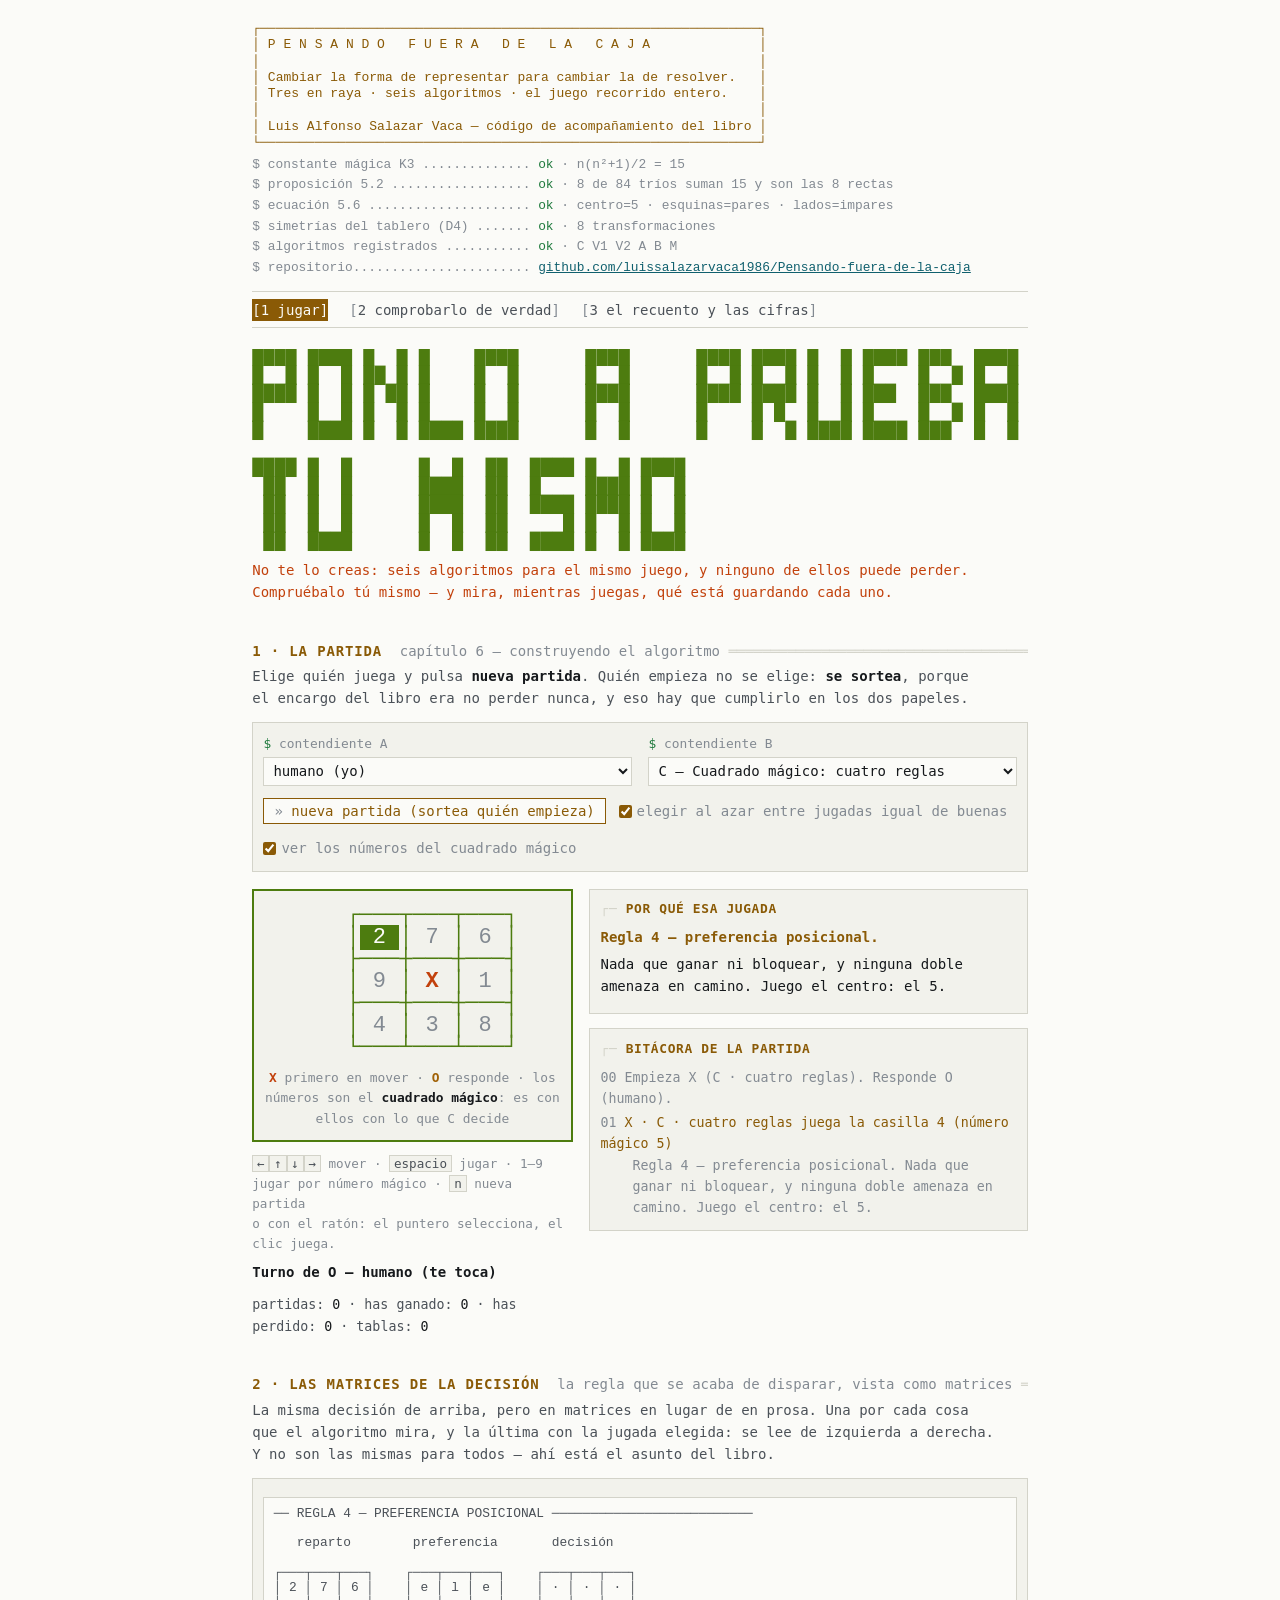
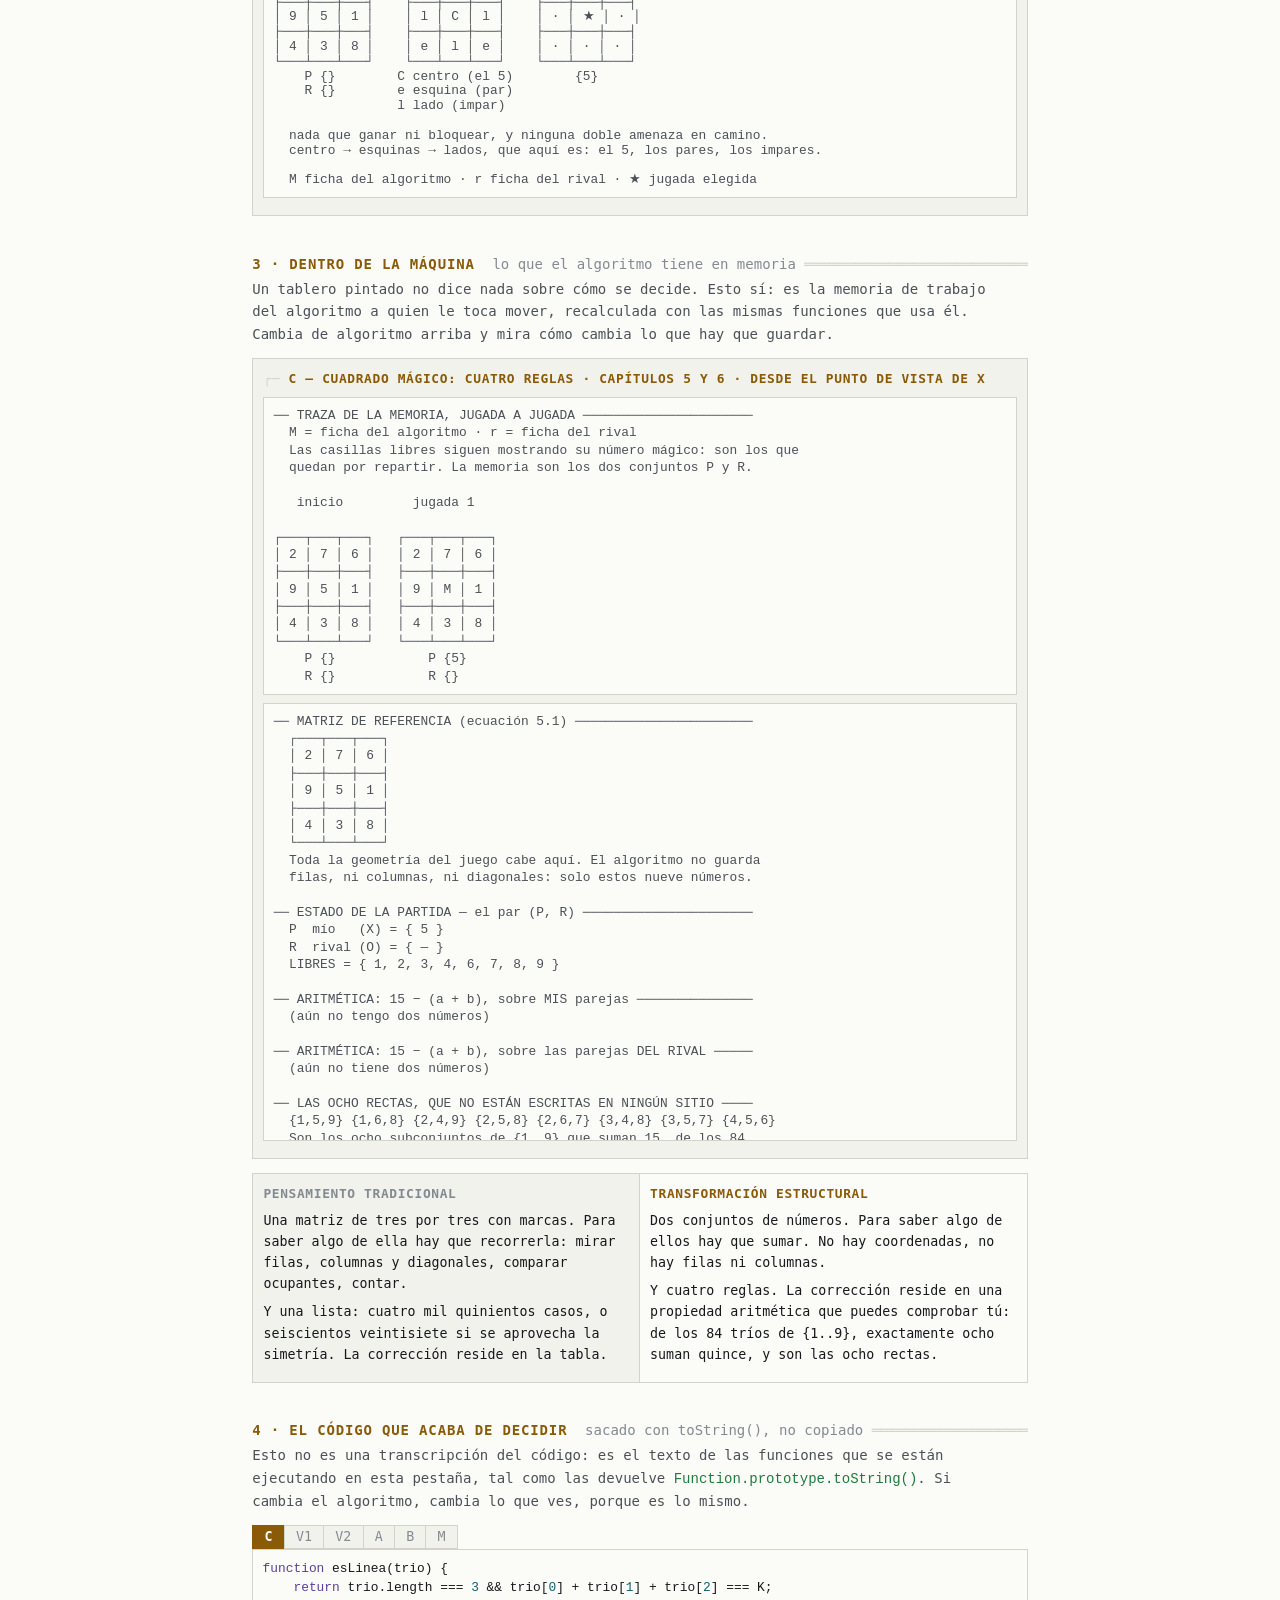
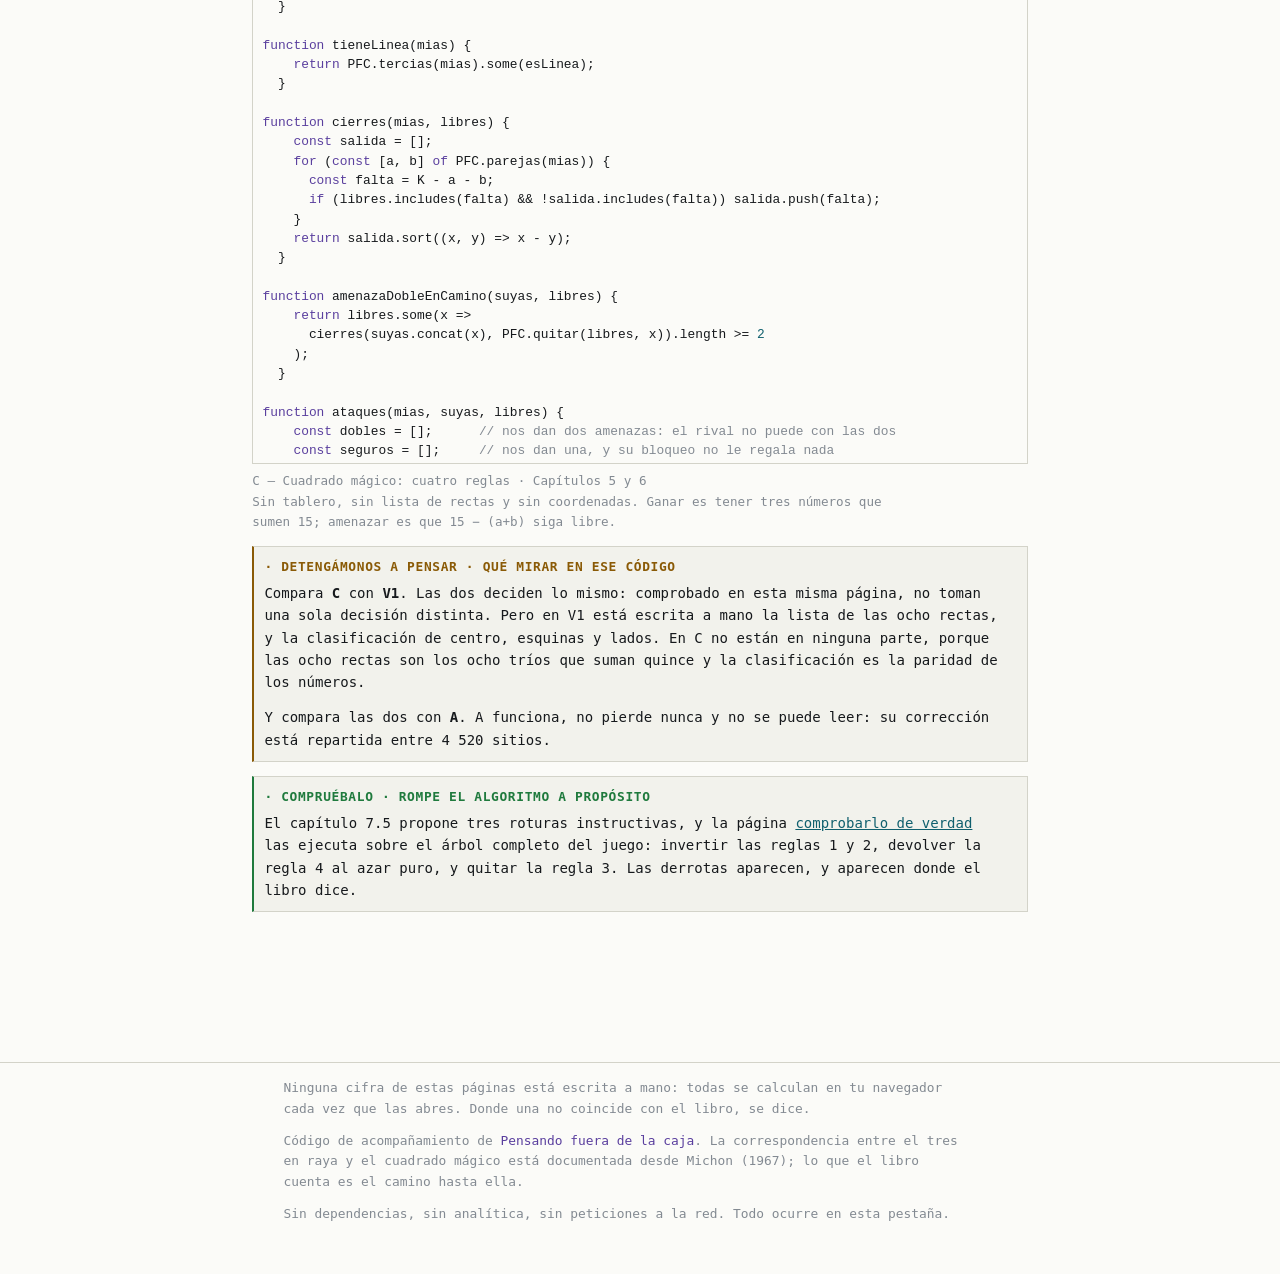
==== index.html @ eb6bf31f "Código de acompañamiento del libro: seis algoritmos para el tres en raya Tres páginas, sin dependenc" ====
<!DOCTYPE html>
<html lang="es">
<head>
<meta charset="utf-8">
<meta name="viewport" content="width=device-width, initial-scale=1">
<title>Jugar · Pensando fuera de la caja</title>
<meta name="description" content="Seis algoritmos para el tres en raya, jugables en el navegador, con la memoria de la máquina a la vista. Código de acompañamiento del libro «Pensando fuera de la caja».">
<link rel="stylesheet" href="css/estilo.css">
</head>
<body>

<div class="envoltura">

  <pre class="arte-prueba" id="arte-prueba"></pre>
  <p class="lema-prueba">No te lo creas: seis algoritmos para el mismo juego, y ninguno de ellos
  puede perder. Compruébalo tú mismo — y mira, mientras juegas, qué está guardando cada uno.</p>

  <h2>1 · La partida <span class="capitulo">capítulo 6 — construyendo el algoritmo</span></h2>

  <p class="guia">Elige quién juega y pulsa <strong>nueva partida</strong>. Quién empieza no se
  elige: <strong>se sortea</strong>, porque el encargo del libro era no perder nunca, y eso hay
  que cumplirlo en los dos papeles.</p>

  <div class="panel-control">
    <div class="controles">
      <div class="campo">
        <label for="jugador-a">contendiente A</label>
        <select id="jugador-a"></select>
      </div>
      <div class="campo">
        <label for="jugador-b">contendiente B</label>
        <select id="jugador-b"></select>
      </div>
    </div>
    <div class="fila-botones">
      <button class="accion primaria" id="nueva">nueva partida (sortea quién empieza)</button>
      <label class="tenue"><input type="checkbox" id="azar" checked>
        elegir al azar entre jugadas igual de buenas</label>
      <label class="tenue"><input type="checkbox" id="numeros" checked>
        <span id="etiqueta-numeros">ver los números del cuadrado mágico</span></label>
    </div>
  </div>

  <div class="zona-juego">
    <div>
      <div class="caja-tablero">
        <pre class="tablero-ascii" id="tablero"></pre>
        <p class="leyenda-fichas" id="leyenda"></p>
      </div>

      <p class="ayuda-teclado">
        <kbd>←</kbd><kbd>↑</kbd><kbd>↓</kbd><kbd>→</kbd> mover
        · <kbd>espacio</kbd> jugar
        · <span id="ayuda-digitos">1–9 jugar por número mágico</span>
        · <kbd>n</kbd> nueva partida<br>
        o con el ratón: el puntero selecciona, el clic juega.
      </p>
      <p class="estado-partida" id="estado"></p>
      <p class="marcador" id="marcador"></p>
    </div>

    <div>
      <div class="panel">
        <h3>por qué esa jugada</h3>
        <p class="regla-activa" id="regla">—</p>
        <p class="explicacion" id="explicacion"></p>
        <p class="candidatas-linea" id="candidatas"></p>
      </div>

      <div class="panel">
        <h3>bitácora de la partida</h3>
        <ul class="bitacora" id="bitacora"></ul>
      </div>
    </div>
  </div>

  <h2>2 · Las matrices de la decisión
    <span class="capitulo">la regla que se acaba de disparar, vista como matrices</span></h2>

  <p class="guia">La misma decisión de arriba, pero en matrices en lugar de en prosa. Una por cada
  cosa que el algoritmo mira, y la última con la jugada elegida: se lee de izquierda a derecha.
  Y no son las mismas para todos — ahí está el asunto del libro.</p>

  <div class="panel">
    <pre class="volcado matrices" id="matrices"></pre>
  </div>

  <h2>3 · Dentro de la máquina <span class="capitulo">lo que el algoritmo tiene en memoria</span></h2>

  <p class="guia">Un tablero pintado no dice nada sobre cómo se decide. Esto sí: es la memoria de
  trabajo del algoritmo a quien le toca mover, recalculada con las mismas funciones que usa él.
  Cambia de algoritmo arriba y mira cómo cambia lo que hay que guardar.</p>

  <div class="panel">
    <h3><span id="dentro-quien"></span></h3>
    <pre class="volcado" id="traza"></pre>
    <pre class="volcado" id="dentro"></pre>
  </div>

  <div class="contraste">
    <div>
      <h4>Pensamiento tradicional</h4>
      <p>Una matriz de tres por tres con marcas. Para saber algo de ella hay que recorrerla:
      mirar filas, columnas y diagonales, comparar ocupantes, contar.</p>
      <p>Y una lista: cuatro mil quinientos casos, o seiscientos veintisiete si se aprovecha la
      simetría. La corrección reside en la tabla.</p>
    </div>
    <div>
      <h4>Transformación estructural</h4>
      <p>Dos conjuntos de números. Para saber algo de ellos hay que sumar. No hay coordenadas,
      no hay filas ni columnas.</p>
      <p>Y cuatro reglas. La corrección reside en una propiedad aritmética que puedes comprobar
      tú: de los 84 tríos de {1..9}, exactamente ocho suman quince, y son las ocho rectas.</p>
    </div>
  </div>

  <h2>4 · El código que acaba de decidir <span class="capitulo">sacado con toString(), no copiado</span></h2>

  <p class="guia">Esto no es una transcripción del código: es el texto de las funciones que se
  están ejecutando en esta pestaña, tal como las devuelve <code>Function.prototype.toString()</code>.
  Si cambia el algoritmo, cambia lo que ves, porque es lo mismo.</p>

  <div class="pestanas" id="pestanas-codigo"></div>
  <pre class="codigo" id="codigo"></pre>
  <p class="pequeno tenue"><span id="codigo-titulo"></span><br><span id="codigo-resumen"></span></p>

  <div class="recuadro pensar">
    <div class="etiqueta">Detengámonos a pensar · qué mirar en ese código</div>
    <p>Compara <strong>C</strong> con <strong>V1</strong>. Las dos deciden lo mismo: comprobado en
    esta misma página, no toman una sola decisión distinta. Pero en V1 está escrita a mano la lista
    de las ocho rectas, y la clasificación de centro, esquinas y lados. En C no están en ninguna
    parte, porque las ocho rectas son los ocho tríos que suman quince y la clasificación es la
    paridad de los números.</p>
    <p>Y compara las dos con <strong>A</strong>. A funciona, no pierde nunca y no se puede leer:
    su corrección está repartida entre 4 520 sitios.</p>
  </div>

  <div class="recuadro comprueba">
    <div class="etiqueta">Compruébalo · rompe el algoritmo a propósito</div>
    <p>El capítulo 7.5 propone tres roturas instructivas, y la página
    <a href="verificacion.html">comprobarlo de verdad</a> las ejecuta sobre el árbol completo del
    juego: invertir las reglas 1 y 2, devolver la regla 4 al azar puro, y quitar la regla 3. Las
    derrotas aparecen, y aparecen donde el libro dice.</p>
  </div>

</div>

<script src="js/nucleo.js"></script>
<script src="js/juego.js"></script>
<script src="js/alg-c-magico.js"></script>
<script src="js/alg-v1-v2-geometrico.js"></script>
<script src="js/alg-tabla.js"></script>
<script src="js/alg-minimax.js"></script>
<script src="js/recorrido.js"></script>
<script src="js/medidas.js"></script>
<script src="js/dentro-de-la-maquina.js"></script>
<script src="js/ui-comun.js"></script>
<script src="js/ui-jugar.js"></script>
<script>arrancarJuego();</script>
</body>
</html>
---- css/estilo.css ----
/* ==========================================================================
   Pensando fuera de la caja — hoja de estilo
   --------------------------------------------------------------------------
   Estética de terminal, a propósito. Este libro trata de programación
   estructurada, no de desarrollo de interfaces: todo es monoespaciado, todo
   se dibuja con caracteres, y no hay un solo adorno que no sea texto.

   Sin dependencias externas. Sin tipografías descargadas. Sin imágenes.
   ========================================================================== */

:root {
  --fondo:      #0d1117;
  --fondo-2:    #11161e;
  --fondo-3:    #161c26;
  --texto:      #c9d3de;
  --texto-2:    #8b98a8;
  --texto-3:    #5b6675;
  --linea:      #262e3a;
  --verde:      #6cc97f;
  --ambar:      #e0a44c;
  --cian:       #58b5c9;
  --rojo:       #e0706f;
  --violeta:    #a98cd8;
  --lima:       #b8f135;
  --naranja:    #ff9436;
  --naranja-2:  #ffcb6b;
  --acento:     var(--ambar);
  --mono: ui-monospace, 'SFMono-Regular', 'Menlo', 'DejaVu Sans Mono',
          'Liberation Mono', 'Consolas', 'Courier New', monospace;
}

/* Variante clara: un listado impreso, no una página web. */
@media (prefers-color-scheme: light) {
  :root:not([data-tema="oscuro"]) {
    --fondo:   #fbfbf8;
    --fondo-2: #f2f2ec;
    --fondo-3: #e9e9e1;
    --texto:   #16191c;
    --texto-2: #4b5158;
    --texto-3: #838a92;
    --linea:   #d3d3c9;
    --verde:   #1f7a3d;
    --ambar:   #8a5a06;
    --cian:    #10606e;
    --rojo:    #9d2529;
    --violeta: #5a3f9e;
    --lima:    #4d7c0f;
    --naranja: #c2410c;
    --naranja-2: #a16207;
  }
}
:root[data-tema="claro"] {
  --fondo:#fbfbf8; --fondo-2:#f2f2ec; --fondo-3:#e9e9e1; --texto:#16191c;
  --texto-2:#4b5158; --texto-3:#838a92; --linea:#d3d3c9; --verde:#1f7a3d;
  --ambar:#8a5a06; --cian:#10606e; --rojo:#9d2529; --violeta:#5a3f9e;
  --lima:#4d7c0f; --naranja:#c2410c; --naranja-2:#a16207;
}

* { box-sizing: border-box; }

html { -webkit-text-size-adjust: 100%; }

body {
  margin: 0;
  padding: 0;
  background: var(--fondo);
  color: var(--texto);
  font-family: var(--mono);
  font-size: 14px;
  line-height: 1.6;
  font-variant-ligatures: none;
}

.envoltura { max-width: 96ch; margin: 0 auto; padding: 0 2ch 6em; }

/* ---------- Cabecera: un banner de arranque ---------- */

header.principal { padding-top: 1.5em; margin-bottom: 1.5em; }
header.principal .envoltura { padding-bottom: 0; }

pre.banner {
  margin: 0 0 .3em;
  color: var(--acento);
  font-size: clamp(9px, 1.85vw, 13px);
  line-height: 1.25;
  overflow-x: auto;
  white-space: pre;
}
.arranque { color: var(--texto-3); margin: 0 0 1em; font-size: .92em; }
.arranque .ok { color: var(--verde); }
.arranque a { color: var(--cian); }

nav.paginas { margin: 0 0 .4em; border-top: 1px solid var(--linea);
              border-bottom: 1px solid var(--linea); padding: .45em 0; }
nav.paginas a {
  color: var(--texto-2); text-decoration: none; margin-right: 2.5ch;
  white-space: nowrap; display: inline-block;
}
nav.paginas a::before { content: "["; color: var(--texto-3); }
nav.paginas a::after  { content: "]"; color: var(--texto-3); }
nav.paginas a:hover { color: var(--acento); }
nav.paginas a.activa { color: var(--fondo); background: var(--acento); }
nav.paginas a.activa::before, nav.paginas a.activa::after { color: var(--fondo); }

/* ---------- Secciones ---------- */

h2 {
  font-size: 1em; font-weight: 700; margin: 2.6em 0 .2em;
  color: var(--acento); text-transform: uppercase; letter-spacing: .06em;
  white-space: nowrap; overflow: hidden;
}
h2::after {
  content: " ══════════════════════════════════════════════════════════════════════════════";
  color: var(--linea); font-weight: 400; letter-spacing: 0;
}
h2 .capitulo { color: var(--texto-3); text-transform: none; font-weight: 400;
               letter-spacing: 0; margin-left: 1ch; }
h3 { font-size: 1em; font-weight: 700; margin: 1.8em 0 .3em; color: var(--texto); }
h3::before { content: "── "; color: var(--texto-3); font-weight: 400; }

p { margin: 0 0 .9em; max-width: 88ch; }
.guia { color: var(--texto-2); }
.pequeno { font-size: .9em; }
.tenue { color: var(--texto-3); }
a { color: var(--cian); }
code { color: var(--verde); }
strong { color: var(--texto); font-weight: 700; }
em { color: var(--violeta); font-style: normal; }

blockquote {
  margin: 1em 0; padding-left: 2ch; border-left: 2px solid var(--acento);
  color: var(--texto-2);
}
blockquote p::before { content: "> "; color: var(--texto-3); }

/* ---------- Recuadros ---------- */

.recuadro {
  border: 1px solid var(--linea); background: var(--fondo-2);
  padding: .7em 1.2ch; margin: 1em 0;
}
.recuadro > .etiqueta {
  color: var(--acento); font-weight: 700; margin-bottom: .35em;
  text-transform: uppercase; letter-spacing: .05em; font-size: .92em;
}
.recuadro > .etiqueta::before { content: "· "; }
.recuadro p:last-child { margin-bottom: 0; }
.recuadro.comprueba { border-left: 2px solid var(--verde); }
.recuadro.comprueba > .etiqueta { color: var(--verde); }
.recuadro.aviso { border-left: 2px solid var(--rojo); }
.recuadro.aviso > .etiqueta { color: var(--rojo); }
.recuadro.pensar { border-left: 2px solid var(--acento); }

/* ---------- Tablas ---------- */

.tabla-envoltura { overflow-x: auto; margin: .8em 0; }
table { border-collapse: collapse; width: 100%; min-width: 52ch; font-size: .95em; }
caption { caption-side: top; text-align: left; color: var(--texto-3);
          padding-bottom: .4em; font-size: .92em; }
th, td { text-align: left; padding: .15em 1.5ch .15em 0; white-space: nowrap; }
thead th { color: var(--acento); border-bottom: 1px solid var(--linea);
           font-weight: 700; padding-bottom: .3em; }
tbody tr:hover { background: var(--fondo-3); }
td.num, th.num { text-align: right; font-variant-numeric: tabular-nums; }
tr.destacada td { color: var(--acento); font-weight: 700; }
tr.separa td { border-top: 1px solid var(--linea); padding-top: .45em; }
.bien { color: var(--verde); }
.mal  { color: var(--rojo); }
.aviso-t { color: var(--ambar); }

/* ---------- Contraste en dos columnas ---------- */

.contraste { display: grid; grid-template-columns: 1fr 1fr; gap: 0;
             border: 1px solid var(--linea); margin: 1em 0; }
.contraste > div { padding: .7em 1.2ch; }
.contraste > div:first-child { border-right: 1px solid var(--linea); background: var(--fondo-2); }
.contraste h4 { margin: 0 0 .4em; font-size: .92em; color: var(--texto-3);
                text-transform: uppercase; letter-spacing: .05em; font-weight: 700; }
.contraste > div:last-child h4 { color: var(--acento); }
.contraste p { font-size: .95em; margin-bottom: .5em; }
@media (max-width: 760px) {
  .contraste { grid-template-columns: 1fr; }
  .contraste > div:first-child { border-right: none; border-bottom: 1px solid var(--linea); }
}

/* ---------- Controles: al estilo de un prompt ---------- */

.panel-control { border: 1px solid var(--linea); background: var(--fondo-2);
                 padding: .8em 1.2ch; margin: 0 0 1.2em; }
.controles { display: grid; gap: .7em 2ch;
             grid-template-columns: repeat(auto-fit, minmax(30ch, 1fr)); }
.campo { display: block; }
.campo label { display: block; color: var(--texto-3); font-size: .92em; }
.campo label::before { content: "$ "; color: var(--verde); }
select {
  font-family: inherit; font-size: 1em; width: 100%; margin-top: .15em;
  background: var(--fondo); color: var(--texto);
  border: 1px solid var(--linea); padding: .3em .6ch;
}
select:focus-visible, button:focus-visible, [tabindex]:focus-visible {
  outline: 2px solid var(--acento); outline-offset: 1px;
}
button.accion {
  font-family: inherit; font-size: 1em; cursor: pointer;
  background: var(--fondo); color: var(--texto);
  border: 1px solid var(--linea); padding: .3em 1.2ch;
}
button.accion::before { content: "» "; color: var(--texto-3); }
button.accion:hover { border-color: var(--acento); color: var(--acento); }
button.accion.primaria { border-color: var(--acento); color: var(--acento); }
button.accion.primaria:hover { background: var(--acento); color: var(--fondo); }
button.accion.primaria:hover::before { color: var(--fondo); }
button.accion:disabled { opacity: .45; cursor: default; }
.fila-botones { display: flex; gap: 1.5ch; flex-wrap: wrap; margin-top: .9em;
                align-items: center; }

/* ---------- El tablero ASCII ---------- */

.zona-juego { display: grid; grid-template-columns: minmax(0,38ch) minmax(0,1fr);
              gap: 2ch; align-items: start; }
@media (max-width: 900px) { .zona-juego { grid-template-columns: minmax(0,1fr); } }

/* El tablero es lo que hay que probar: se destaca. Rejilla en lima,
   fichas en naranja. */
/* El arte ASCII se escala por JS para ocupar exactamente el ancho
   disponible, a todo lo ancho de la página y no solo de su columna. */
pre.arte-prueba {
  margin: .6em 0 .3em; color: var(--lima); font-weight: 700;
  line-height: 1; white-space: pre; overflow: hidden;
  font-size: 10px;   /* provisional: lo recalcula ui-jugar.js */
}
.lema-prueba { color: var(--naranja); margin: 0 0 1.2em; max-width: 88ch; }

.caja-tablero {
  border: 2px solid var(--lima); background: var(--fondo-2);
  padding: 1em 1.2ch .8em; margin: 0 0 .8em;
}
pre.tablero-ascii {
  /* interlineado 1: es lo que hace que los caracteres de caja se unan
     verticalmente en lugar de quedar a trozos. */
  margin: 0 auto; font-size: clamp(15px, 3.6vw, 22px); line-height: 1;
  white-space: pre; overflow: visible; cursor: default;
  color: var(--lima); font-weight: 700; width: max-content;
}
pre.tablero-ascii .celda { cursor: pointer; }
pre.tablero-ascii .celda.ocupada { cursor: default; }
pre.tablero-ascii .marca-X { color: var(--naranja); font-weight: 700; }
pre.tablero-ascii .marca-O { color: var(--naranja-2); font-weight: 700; }
pre.tablero-ascii .libre   { color: var(--texto-3); font-weight: 400; }
pre.tablero-ascii .cursor  { background: var(--lima); color: var(--fondo); }
pre.tablero-ascii .cursor.marca-X, pre.tablero-ascii .cursor.marca-O { color: var(--fondo); }
pre.tablero-ascii .ganadora { background: var(--naranja); color: var(--fondo); font-weight: 700; }
pre.tablero-ascii .candidata { color: var(--lima); font-weight: 700; }
.leyenda-fichas { color: var(--texto-3); font-size: .92em; margin: .7em 0 0; text-align: center; }
.leyenda-fichas .fx { color: var(--naranja); font-weight: 700; }
.leyenda-fichas .fo { color: var(--naranja-2); font-weight: 700; }
.ayuda-teclado { color: var(--texto-3); font-size: .9em; margin: .6em 0 0; }
.ayuda-teclado kbd {
  font-family: inherit; border: 1px solid var(--linea); padding: 0 .5ch;
  color: var(--texto-2); background: var(--fondo-2);
}

.marcador { margin: .8em 0 0; color: var(--texto-2); font-size: .95em; }
.marcador .cifra-m { color: var(--texto); }
.estado-partida { margin: .5em 0 0; font-weight: 700; }
.estado-partida.gana { color: var(--verde); }
.estado-partida.pierde { color: var(--rojo); }
.estado-partida.tablas { color: var(--ambar); }

/* ---------- Paneles de salida ---------- */

.panel { border: 1px solid var(--linea); background: var(--fondo-2);
         padding: .7em 1.2ch; }
.panel + .panel { margin-top: 1em; }
.panel > h3 { margin: 0 0 .5em; font-size: .92em; color: var(--acento);
              text-transform: uppercase; letter-spacing: .05em; }
.panel > h3::before { content: "┌─ "; color: var(--linea); }
.regla-activa { color: var(--acento); font-weight: 700; margin: 0 0 .3em; }
.explicacion { margin: 0; color: var(--texto); }
.candidatas-linea { color: var(--texto-3); margin: .4em 0 0; font-size: .95em; }

.bitacora { list-style: none; margin: 0; padding: 0; max-height: 22em;
            overflow-y: auto; font-size: .95em; }
.bitacora li { padding: .1em 0; }
.bitacora .turno { color: var(--texto-3); }
.bitacora .quien-alg { color: var(--acento); }
.bitacora .quien-hum { color: var(--cian); }
.bitacora .detalle { color: var(--texto-3); display: block; padding-left: 4ch; }

/* ---------- Código y volcados ---------- */

pre.codigo, pre.volcado {
  background: var(--fondo); border: 1px solid var(--linea);
  padding: .7em 1.2ch; overflow: auto; margin: .6em 0;
  font-size: .92em; line-height: 1.5; white-space: pre; tab-size: 2;
  max-height: 40em;
}
pre.volcado { color: var(--texto-2); max-height: 34em; line-height: 1.35; }
pre.volcado.matrices { line-height: 1.15; max-height: none; }
pre.codigo.corto { max-height: 20em; }
.tk-clave  { color: var(--violeta); }
.tk-cadena { color: var(--verde); }
.tk-coment { color: var(--texto-3); }
.tk-num    { color: var(--cian); }

.pestanas { display: flex; gap: 0; flex-wrap: wrap; margin: .8em 0 0; }
.pestanas button {
  font-family: inherit; font-size: .95em; cursor: pointer; padding: .25em 1.4ch;
  background: var(--fondo-2); color: var(--texto-3);
  border: 1px solid var(--linea); border-right: none;
}
.pestanas button:last-child { border-right: 1px solid var(--linea); }
.pestanas button:hover { color: var(--acento); }
.pestanas button.activa { background: var(--acento); color: var(--fondo); font-weight: 700;
                          border-color: var(--acento); }
.pestanas + pre.codigo, .pestanas + pre.volcado { margin-top: 0; }

/* ---------- Indicadores ---------- */

.cifras { display: grid; gap: 0; margin: 1em 0;
          grid-template-columns: repeat(auto-fit, minmax(22ch, 1fr));
          border: 1px solid var(--linea); }
.cifra { padding: .7em 1.2ch; border-right: 1px solid var(--linea); }
.cifra:last-child { border-right: none; }
.cifra .valor { font-size: 1.7em; line-height: 1.1; font-variant-numeric: tabular-nums;
                color: var(--texto); }
.cifra .valor.ok { color: var(--verde); }
.cifra .valor.no { color: var(--rojo); }
.cifra .etiqueta { color: var(--texto-3); font-size: .92em; }

.progreso { color: var(--texto-2); margin: .7em 0; }
.progreso::before { content: "$ "; color: var(--verde); }
.girando::after {
  content: "▌"; color: var(--acento); animation: parpadeo 1s steps(2) infinite;
}
@keyframes parpadeo { 0%,49% { opacity: 1; } 50%,100% { opacity: 0; } }

footer.principal { border-top: 1px solid var(--linea); margin-top: 4em;
                   padding: 1.2em 0 3em; color: var(--texto-3); font-size: .92em; }
footer.principal .envoltura { padding-bottom: 0; }

.oculto { display: none !important; }

@media (prefers-reduced-motion: reduce) {
  .girando::after { animation: none; }
}

/* ---------- Interruptores ---------- */
.fila-botones label { color: var(--texto-3); display: inline-flex; align-items: center;
                      gap: .6ch; cursor: pointer; }
.fila-botones label:hover { color: var(--texto-2); }
.fila-botones input[type="checkbox"] { accent-color: var(--acento); margin: 0; }
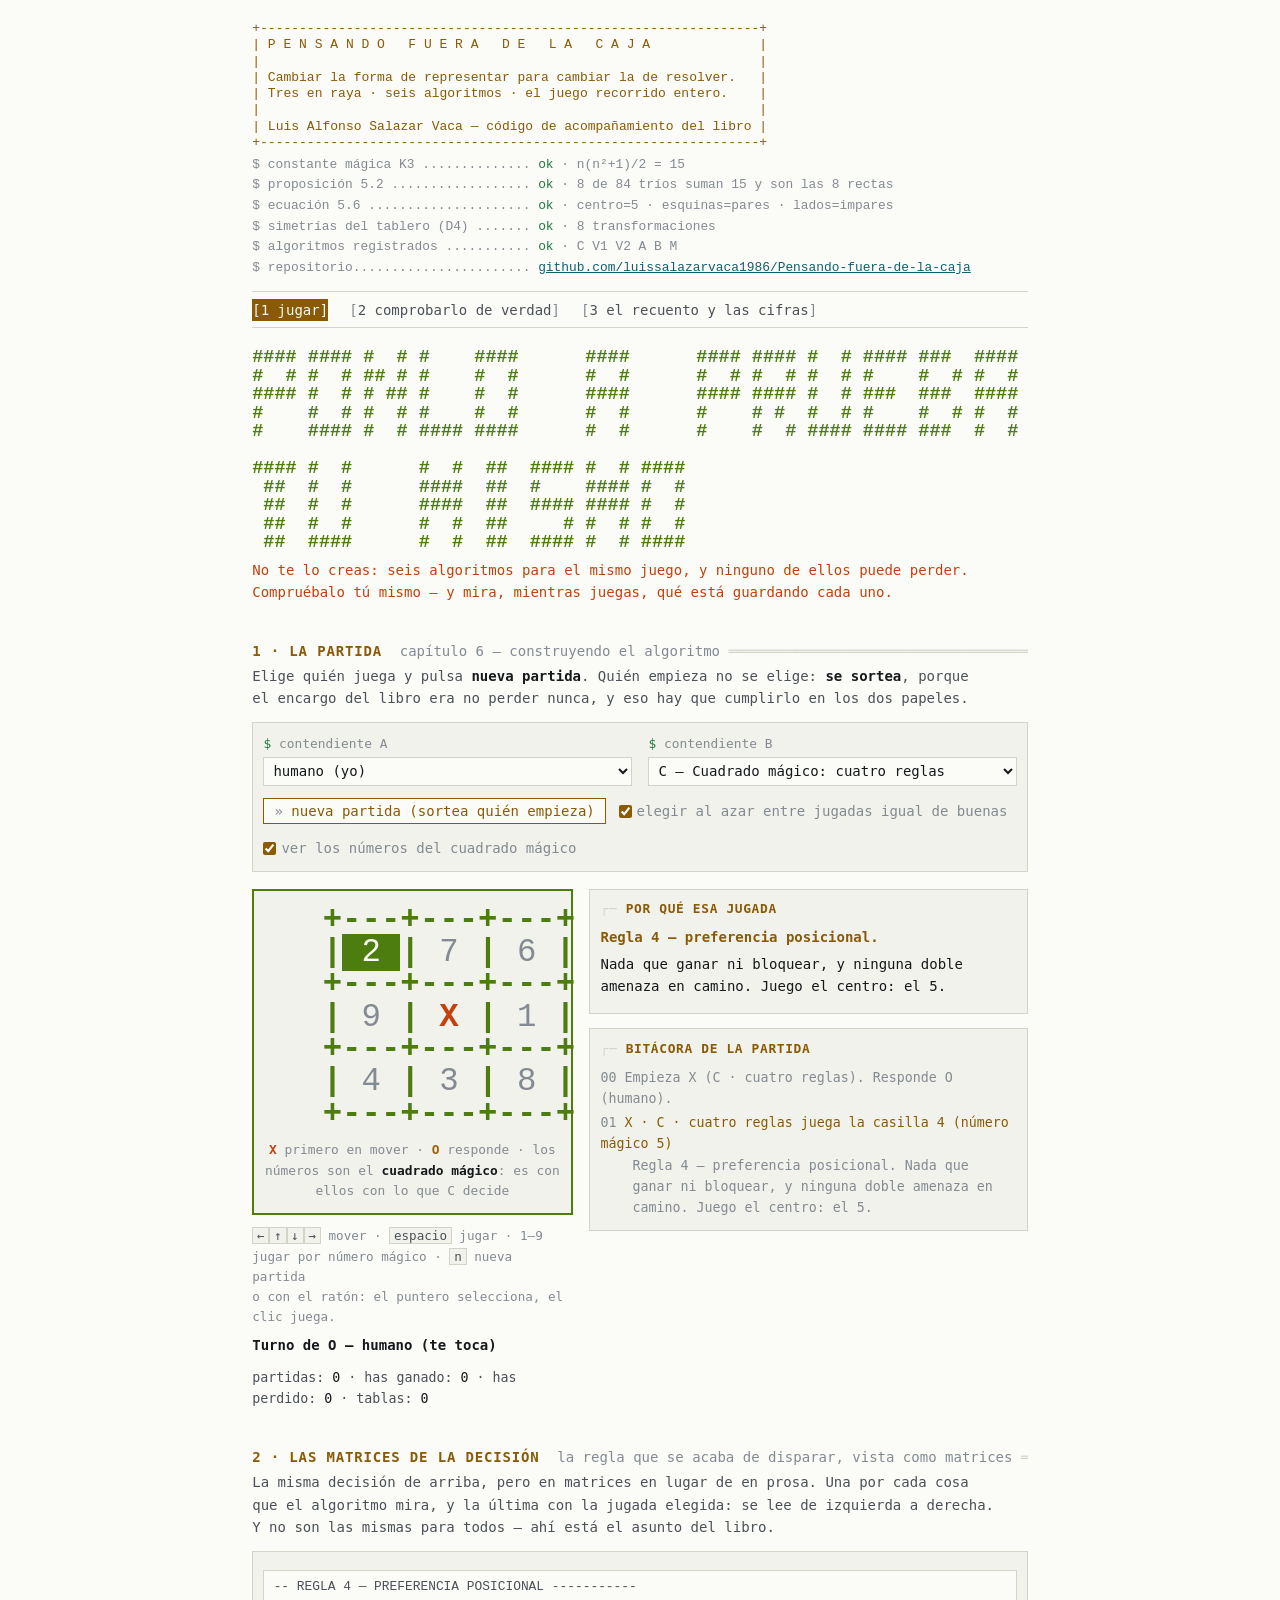
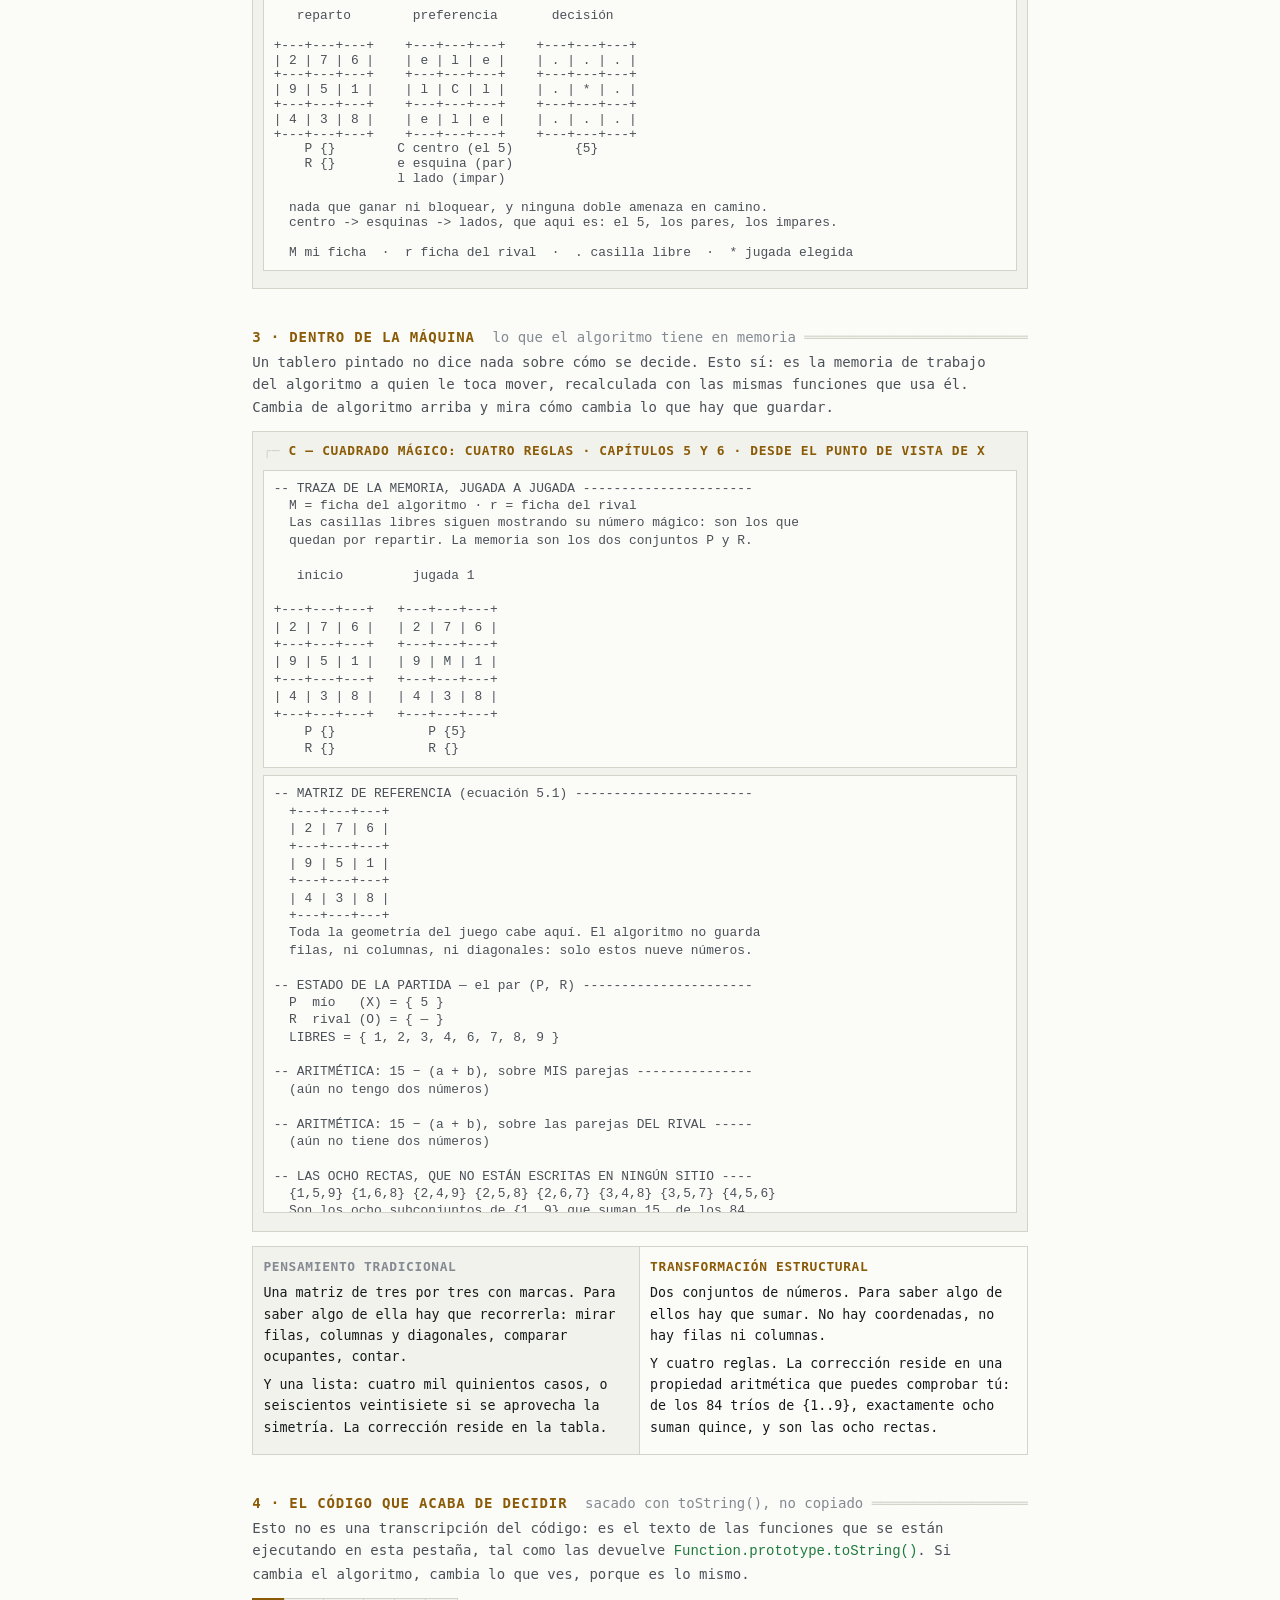
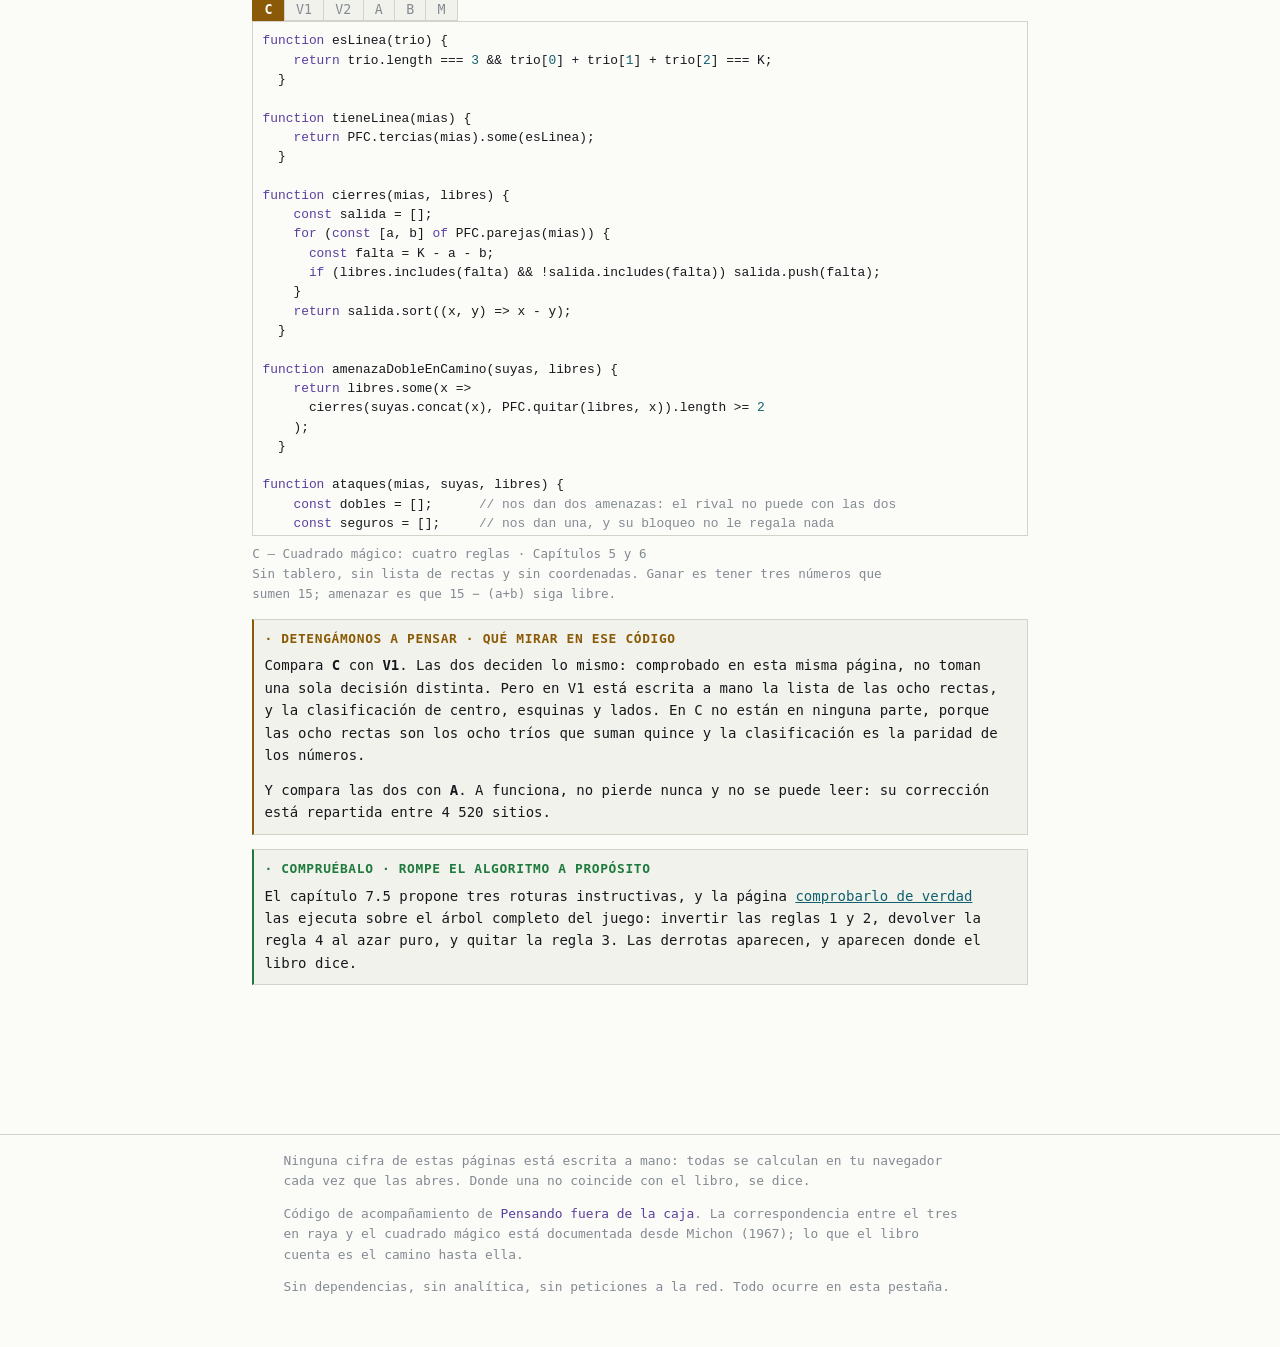
==== commit 52c7fd57: "Arreglar el móvil: ASCII puro y todo el dibujo ajustado al ancho medido Probado en un teléfono real," ====
--- a/index.html
+++ b/index.html
@@ -49,11 +49,14 @@
       </div>
 
       <p class="ayuda-teclado">
-        <kbd>←</kbd><kbd>↑</kbd><kbd>↓</kbd><kbd>→</kbd> mover
+        <span class="solo-tactil"><strong>Toca una casilla para jugar.</strong>
+        Si conectas un teclado: <kbd>←</kbd><kbd>↑</kbd><kbd>↓</kbd><kbd>→</kbd> mover,
+        <kbd>espacio</kbd> jugar, <kbd>n</kbd> nueva partida.</span>
+        <span class="solo-con-teclado"><kbd>←</kbd><kbd>↑</kbd><kbd>↓</kbd><kbd>→</kbd> mover
         · <kbd>espacio</kbd> jugar
         · <span id="ayuda-digitos">1–9 jugar por número mágico</span>
         · <kbd>n</kbd> nueva partida<br>
-        o con el ratón: el puntero selecciona, el clic juega.
+        o con el ratón: el puntero selecciona, el clic juega.</span>
       </p>
       <p class="estado-partida" id="estado"></p>
       <p class="marcador" id="marcador"></p>
--- a/css/estilo.css
+++ b/css/estilo.css
@@ -86,7 +86,9 @@
   overflow-x: auto;
   white-space: pre;
 }
-.arranque { color: var(--texto-3); margin: 0 0 1em; font-size: .92em; }
+.arranque { color: var(--texto-3); margin: 0 0 1em; font-size: .92em;
+             overflow-x: auto; white-space: pre; }
+.arranque.compacto { white-space: pre-wrap; }
 .arranque .ok { color: var(--verde); }
 .arranque a { color: var(--cian); }
 
@@ -238,7 +240,7 @@
 pre.tablero-ascii {
   /* interlineado 1: es lo que hace que los caracteres de caja se unan
      verticalmente en lugar de quedar a trozos. */
-  margin: 0 auto; font-size: clamp(15px, 3.6vw, 22px); line-height: 1;
+  margin: 0 auto; font-size: clamp(20px, 7.2vw, 26px); line-height: 1;
   white-space: pre; overflow: visible; cursor: default;
   color: var(--lima); font-weight: 700; width: max-content;
 }
@@ -350,3 +352,72 @@
                       gap: .6ch; cursor: pointer; }
 .fila-botones label:hover { color: var(--texto-2); }
 .fila-botones input[type="checkbox"] { accent-color: var(--acento); margin: 0; }
+
+
+/* ==========================================================================
+   Móvil
+   --------------------------------------------------------------------------
+   Mucha gente abrirá esto en el teléfono, y el ASCII de ancho fijo es lo
+   primero que se rompe. Tres medidas:
+
+   1. El dibujo se reparte por el ancho REAL, medido en caracteres: las
+      matrices se apilan en lugar de salirse (lo hace el JavaScript).
+   2. Las casillas del tablero crecen para poder pulsarlas con el dedo.
+   3. Los volcados bajan de tamaño para que quepan más columnas, y los que
+      aun así no caben se desplazan dentro de su propio recuadro, nunca
+      arrastrando la página entera.
+   ========================================================================== */
+
+/* La página nunca se desplaza de lado: solo sus recuadros. */
+html, body { max-width: 100%; overflow-x: hidden; }
+
+@media (max-width: 720px) {
+  body { font-size: 15px; }
+  .envoltura { padding: 0 3vw 4em; }
+
+  h2 { white-space: normal; }
+  h2::after { content: none; }
+  h2 { border-bottom: 1px solid var(--linea); padding-bottom: .3em; }
+  h2 .capitulo { display: block; margin-left: 0; }
+
+  /* Volcados: más columnas visibles, y desplazamiento propio. */
+  pre.codigo, pre.volcado {
+    font-size: 11.5px; line-height: 1.45;
+    -webkit-overflow-scrolling: touch;
+  }
+  pre.volcado.matrices { font-size: 11.5px; }
+  pre.banner { font-size: 11px; }
+  pre.arranque { font-size: 11px; }
+
+  /* El tablero, con sitio para el dedo. */
+  .caja-tablero { padding: .8em .6ch; }
+  pre.tablero-ascii { font-size: clamp(24px, 8.6vw, 30px); }
+
+  /* Una sola columna en todo. */
+  .zona-juego { grid-template-columns: minmax(0, 1fr); }
+  .controles { grid-template-columns: minmax(0, 1fr); }
+  .cifras { grid-template-columns: minmax(0, 1fr); }
+  .cifra { border-right: none; border-bottom: 1px solid var(--linea); }
+  .cifra:last-child { border-bottom: none; }
+
+  nav.paginas a { margin-right: 1.5ch; font-size: .95em; }
+  .fila-botones { gap: .8em 1.5ch; }
+  button.accion { padding: .5em 1.2ch; }        /* más alto: se pulsa mejor */
+  select { padding: .5em .6ch; }
+  table { min-width: 46ch; }
+}
+
+@media (max-width: 420px) {
+  pre.codigo, pre.volcado, pre.volcado.matrices { font-size: 10.5px; }
+  pre.banner { font-size: 10.5px; }
+  pre.arranque { font-size: 10.5px; }
+  pre.tablero-ascii { font-size: clamp(26px, 9.4vw, 32px); }
+}
+
+/* En un dispositivo sin puntero, la ayuda del ratón y del teclado sobra:
+   se pulsa la casilla y ya. */
+@media (hover: none) and (pointer: coarse) {
+  .solo-con-teclado { display: none; }
+  .solo-tactil { display: inline; }
+}
+.solo-tactil { display: none; }
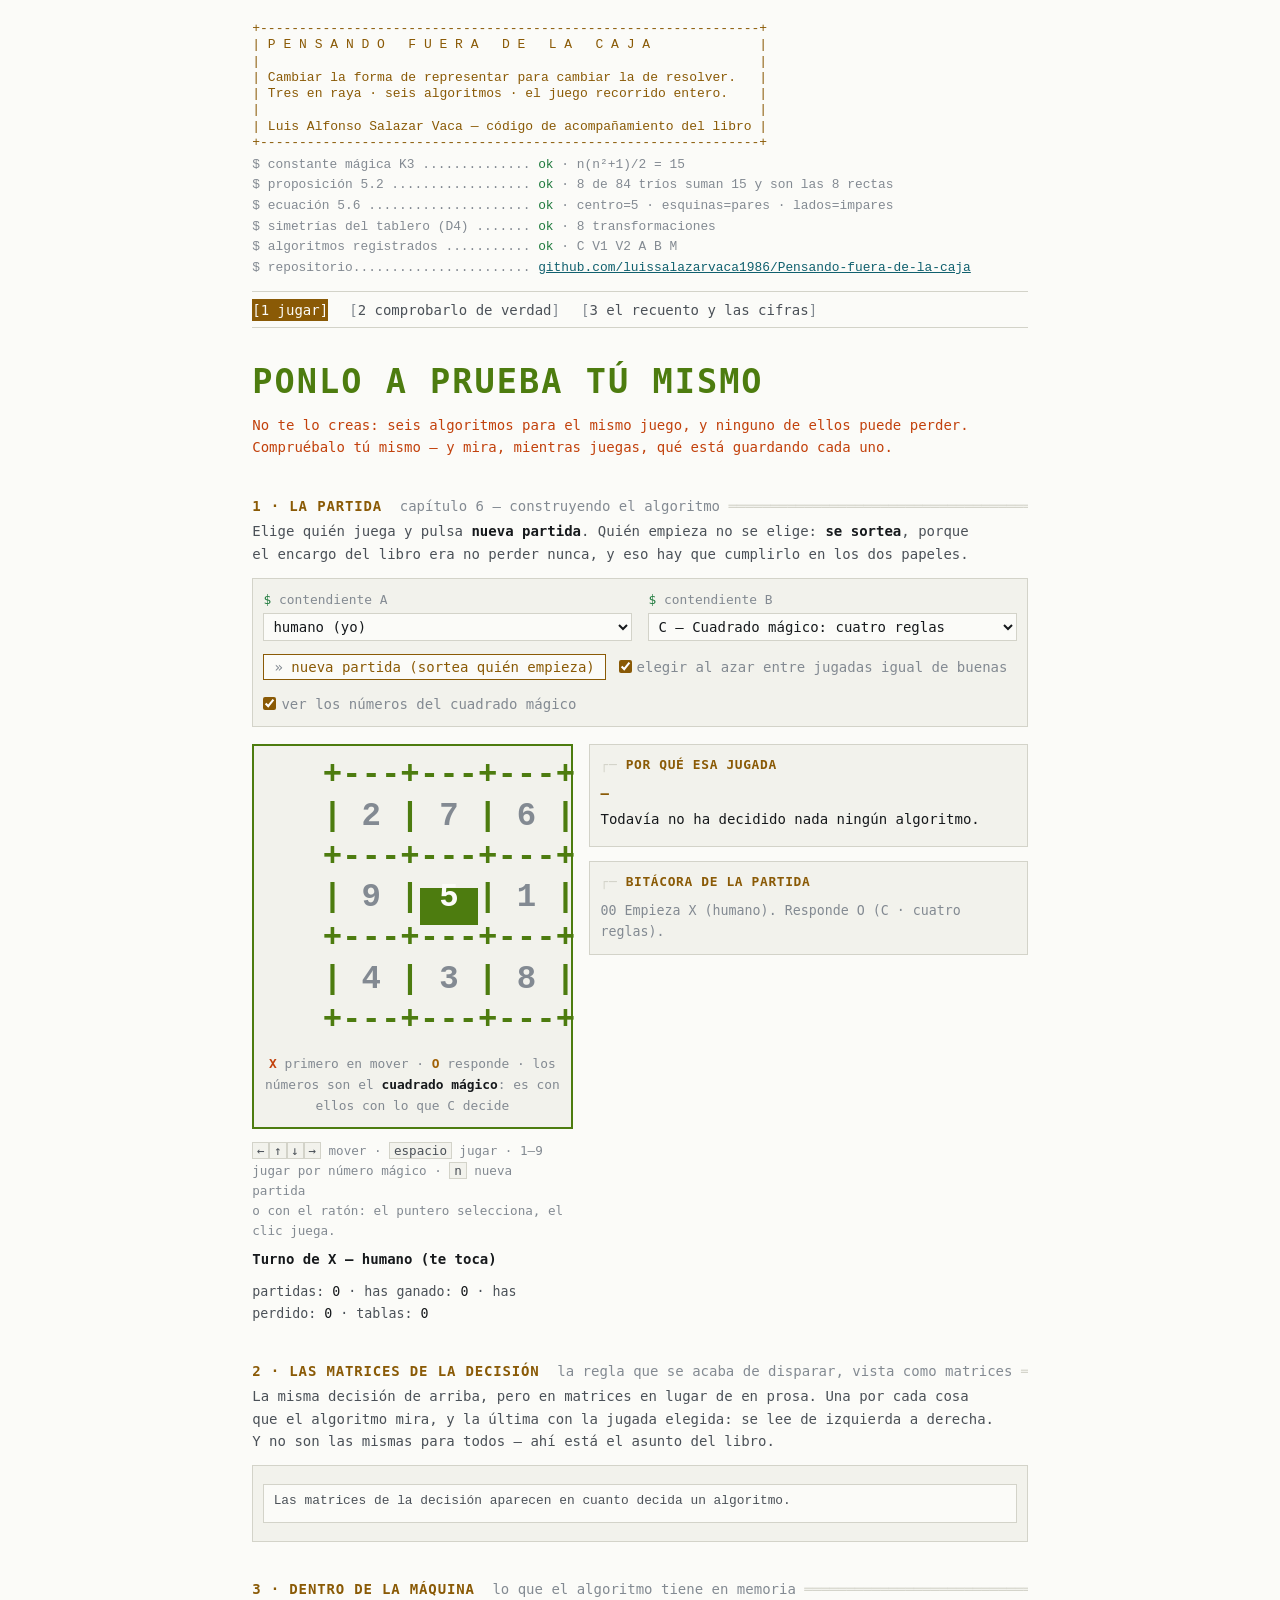
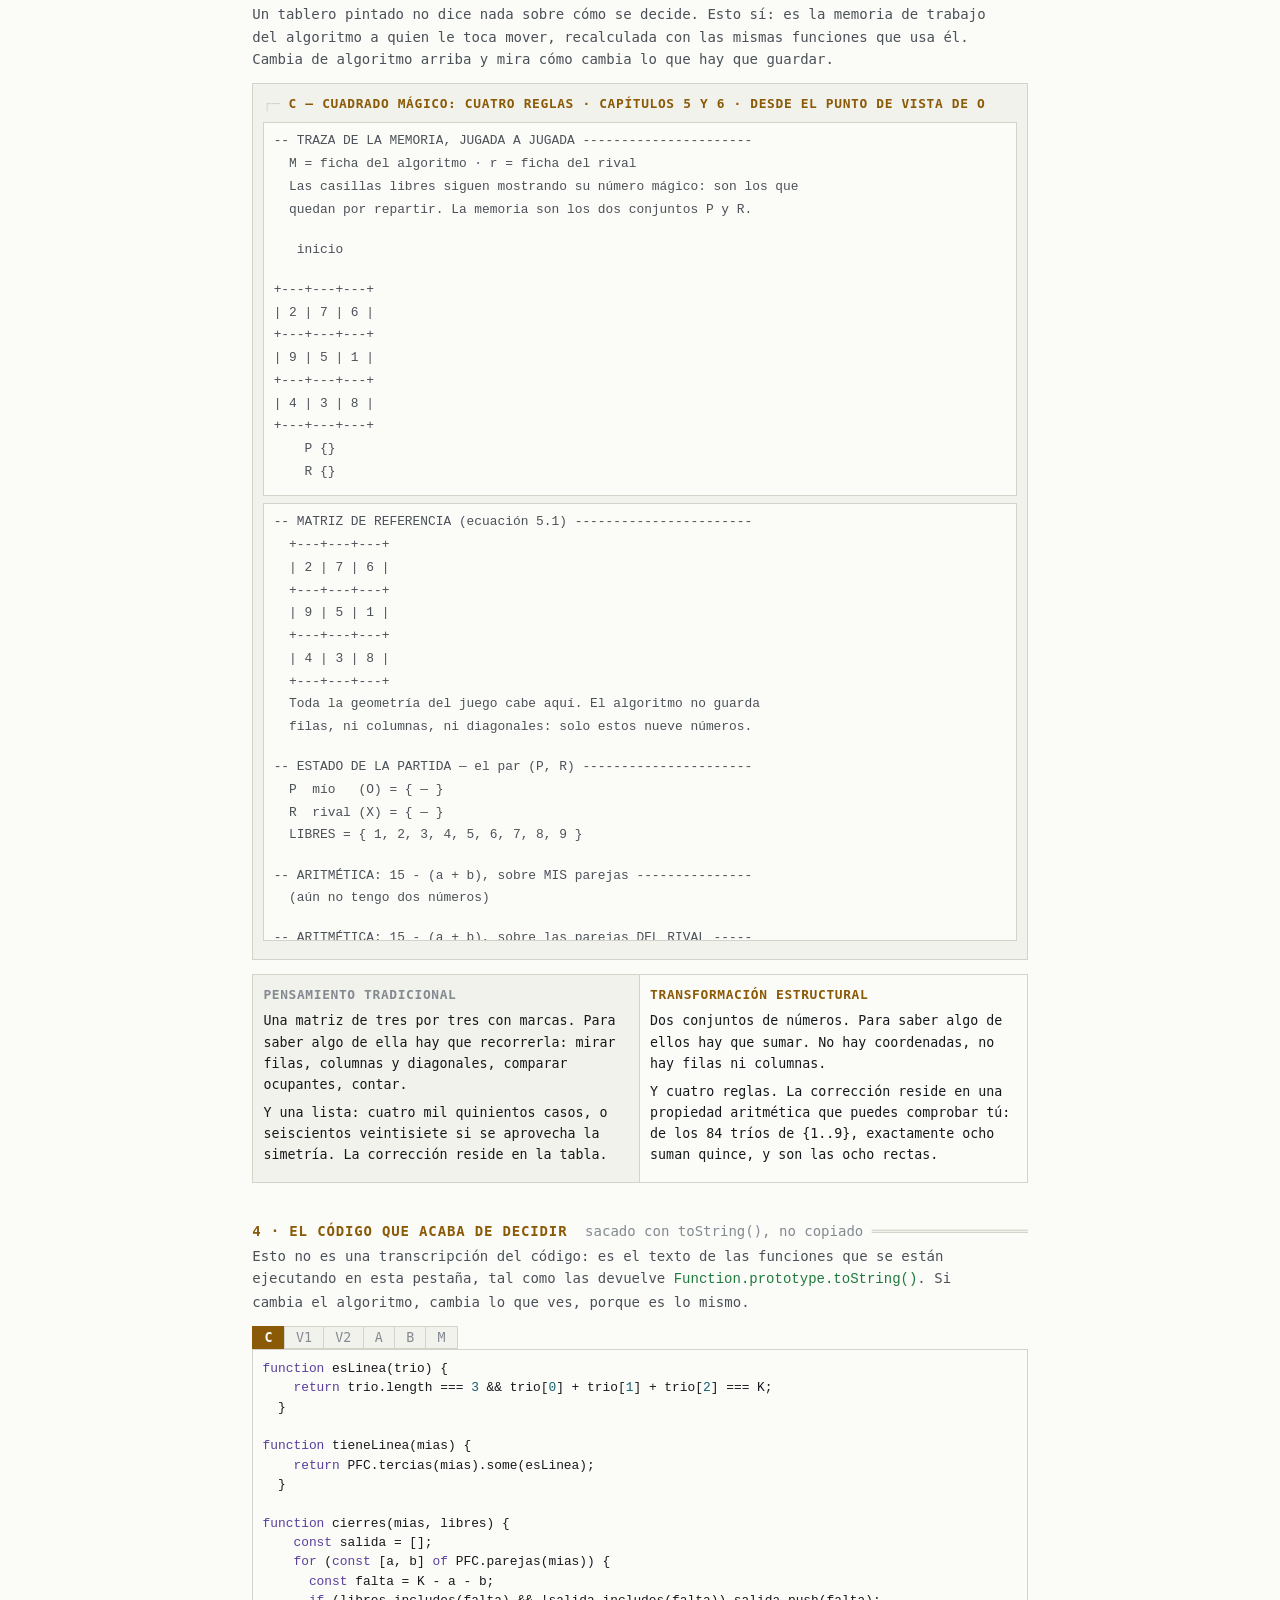
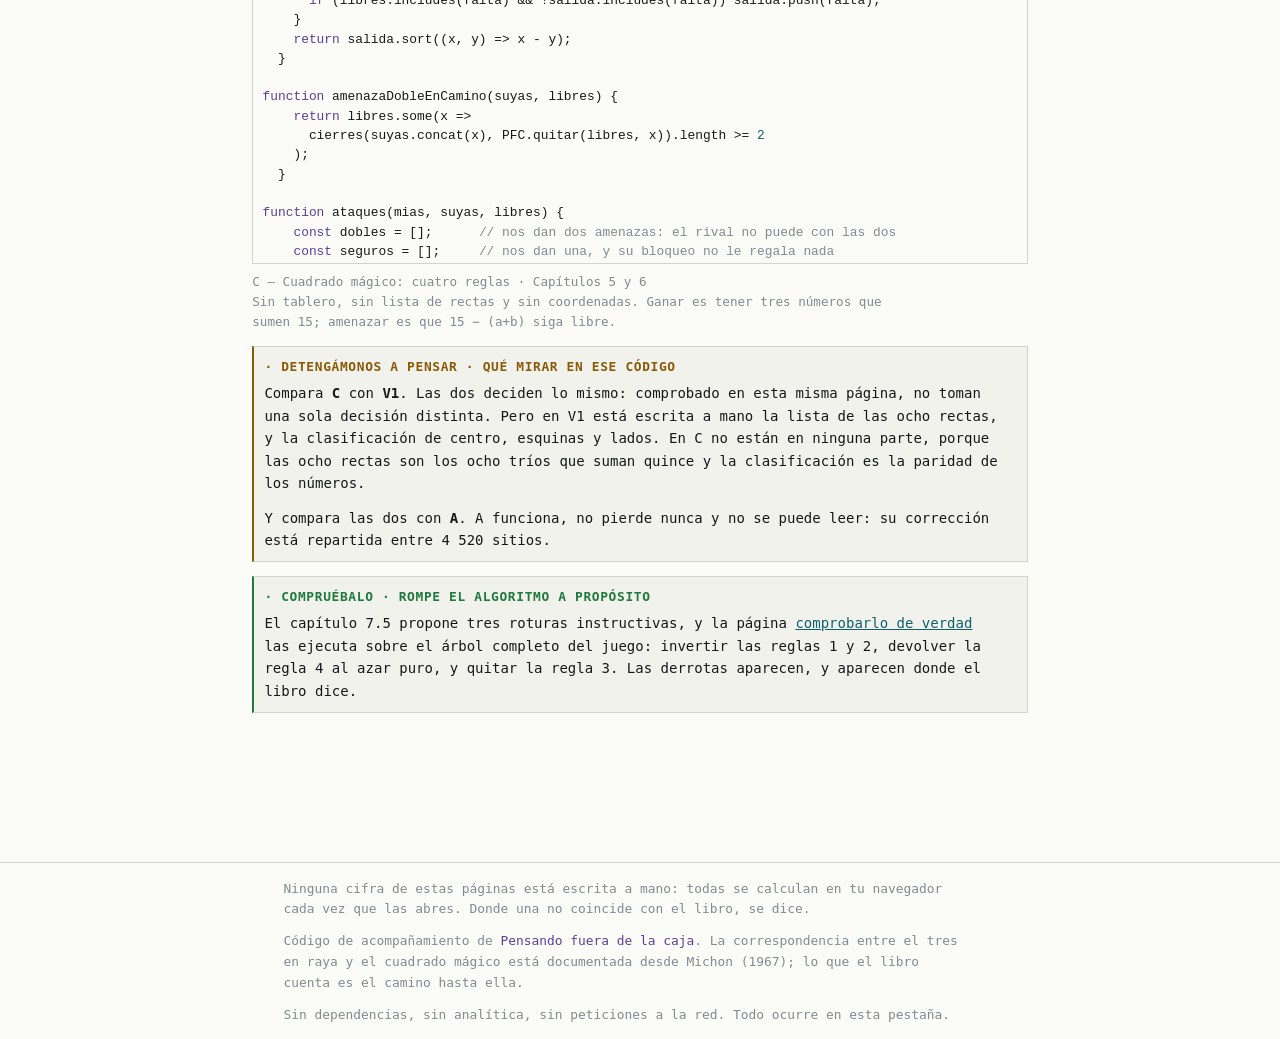
==== commit 48b2ed76: "Que la rejilla no dependa de la fuente: una columna exacta por caracter Seguia descuadrandose en el " ====
--- a/index.html
+++ b/index.html
@@ -11,7 +11,7 @@
 
 <div class="envoltura">
 
-  <pre class="arte-prueba" id="arte-prueba"></pre>
+  <p class="titulo-prueba">PONLO A PRUEBA TÚ MISMO</p>
   <p class="lema-prueba">No te lo creas: seis algoritmos para el mismo juego, y ninguno de ellos
   puede perder. Compruébalo tú mismo — y mira, mientras juegas, qué está guardando cada uno.</p>
 
--- a/css/estilo.css
+++ b/css/estilo.css
@@ -88,7 +88,9 @@
 }
 .arranque { color: var(--texto-3); margin: 0 0 1em; font-size: .92em;
              overflow-x: auto; white-space: pre; }
-.arranque.compacto { white-space: pre-wrap; }
+/* pre-wrap no parte un token sin espacios, y la URL del repositorio es uno:
+   sin esto se sale del recuadro. */
+.arranque.compacto { white-space: pre-wrap; overflow-wrap: anywhere; }
 .arranque .ok { color: var(--verde); }
 .arranque a { color: var(--cian); }
 
@@ -224,12 +226,15 @@
 
 /* El tablero es lo que hay que probar: se destaca. Rejilla en lima,
    fichas en naranja. */
-/* El arte ASCII se escala por JS para ocupar exactamente el ancho
-   disponible, a todo lo ancho de la página y no solo de su columna. */
-pre.arte-prueba {
-  margin: .6em 0 .3em; color: var(--lima); font-weight: 700;
-  line-height: 1; white-space: pre; overflow: hidden;
-  font-size: 10px;   /* provisional: lo recalcula ui-jugar.js */
+/* Un título en texto normal, no en arte ASCII compuesto.
+   El arte de caracteres depende de que la fuente tenga el glifo exacto y de
+   que todos los glifos midan lo mismo; en un móvil eso no se cumple y las
+   letras se parten. Un título de texto no puede fallar en ninguna pantalla. */
+.titulo-prueba {
+  color: var(--lima); font-weight: 700;
+  font-size: clamp(1.4rem, 5.4vw, 2.1rem);
+  line-height: 1.2; letter-spacing: .06em;
+  margin: 1em 0 .35em;
 }
 .lema-prueba { color: var(--naranja); margin: 0 0 1.2em; max-width: 88ch; }
 
@@ -246,13 +251,23 @@
 }
 pre.tablero-ascii .celda { cursor: pointer; }
 pre.tablero-ascii .celda.ocupada { cursor: default; }
-pre.tablero-ascii .marca-X { color: var(--naranja); font-weight: 700; }
-pre.tablero-ascii .marca-O { color: var(--naranja-2); font-weight: 700; }
-pre.tablero-ascii .libre   { color: var(--texto-3); font-weight: 400; }
+/* Todas las celdas con el MISMO peso. En varias fuentes monoespaciadas la
+   negrita no tiene el mismo ancho de avance que la redonda, y mezclar pesos
+   dentro de la rejilla la descuadra. Aquí solo cambia el color. */
+pre.tablero-ascii .celda,
+pre.tablero-ascii .marca-X,
+pre.tablero-ascii .marca-O,
+pre.tablero-ascii .libre,
+pre.tablero-ascii .candidata,
+pre.tablero-ascii .ganadora,
+pre.tablero-ascii .cursor { font-weight: inherit; }
+pre.tablero-ascii .marca-X { color: var(--naranja); }
+pre.tablero-ascii .marca-O { color: var(--naranja-2); }
+pre.tablero-ascii .libre   { color: var(--texto-3); }
 pre.tablero-ascii .cursor  { background: var(--lima); color: var(--fondo); }
 pre.tablero-ascii .cursor.marca-X, pre.tablero-ascii .cursor.marca-O { color: var(--fondo); }
-pre.tablero-ascii .ganadora { background: var(--naranja); color: var(--fondo); font-weight: 700; }
-pre.tablero-ascii .candidata { color: var(--lima); font-weight: 700; }
+pre.tablero-ascii .ganadora { background: var(--naranja); color: var(--fondo); }
+pre.tablero-ascii .candidata { color: var(--lima); }
 .leyenda-fichas { color: var(--texto-3); font-size: .92em; margin: .7em 0 0; text-align: center; }
 .leyenda-fichas .fx { color: var(--naranja); font-weight: 700; }
 .leyenda-fichas .fo { color: var(--naranja-2); font-weight: 700; }
@@ -421,3 +436,35 @@
   .solo-tactil { display: inline; }
 }
 .solo-tactil { display: none; }
+
+
+/* ==========================================================================
+   Dibujo por columnas
+   --------------------------------------------------------------------------
+   Cada carácter de un dibujo va dentro de un <i> de una columna exacta.
+   No se confía en que la fuente sea de ancho fijo: se impone.
+
+   1ch es el avance del carácter «0» en la fuente en uso. Todas las cajas
+   miden eso, así que todas miden lo mismo — aunque el glifo que caiga dentro
+   sea más ancho o más estrecho, y aunque el navegador lo haya sustituido.
+   ========================================================================== */
+
+pre.tablero-ascii i,
+.en-columnas i {
+  display: inline-block;
+  width: 1ch;
+  text-align: center;
+  font-style: normal;      /* <i> es cursiva por omisión */
+  font-weight: inherit;
+  letter-spacing: 0;
+  overflow: hidden;        /* un glifo más ancho no empuja a su vecino */
+}
+
+/* El texto de un dibujo no debe reajustarse solo: Android infla el tamaño de
+   letra por bloques y eso descolocaría unas rejillas respecto a otras. */
+pre.tablero-ascii, .en-columnas {
+  -webkit-text-size-adjust: none;
+  text-size-adjust: none;
+  font-variant-ligatures: none;
+  font-kerning: none;
+}
